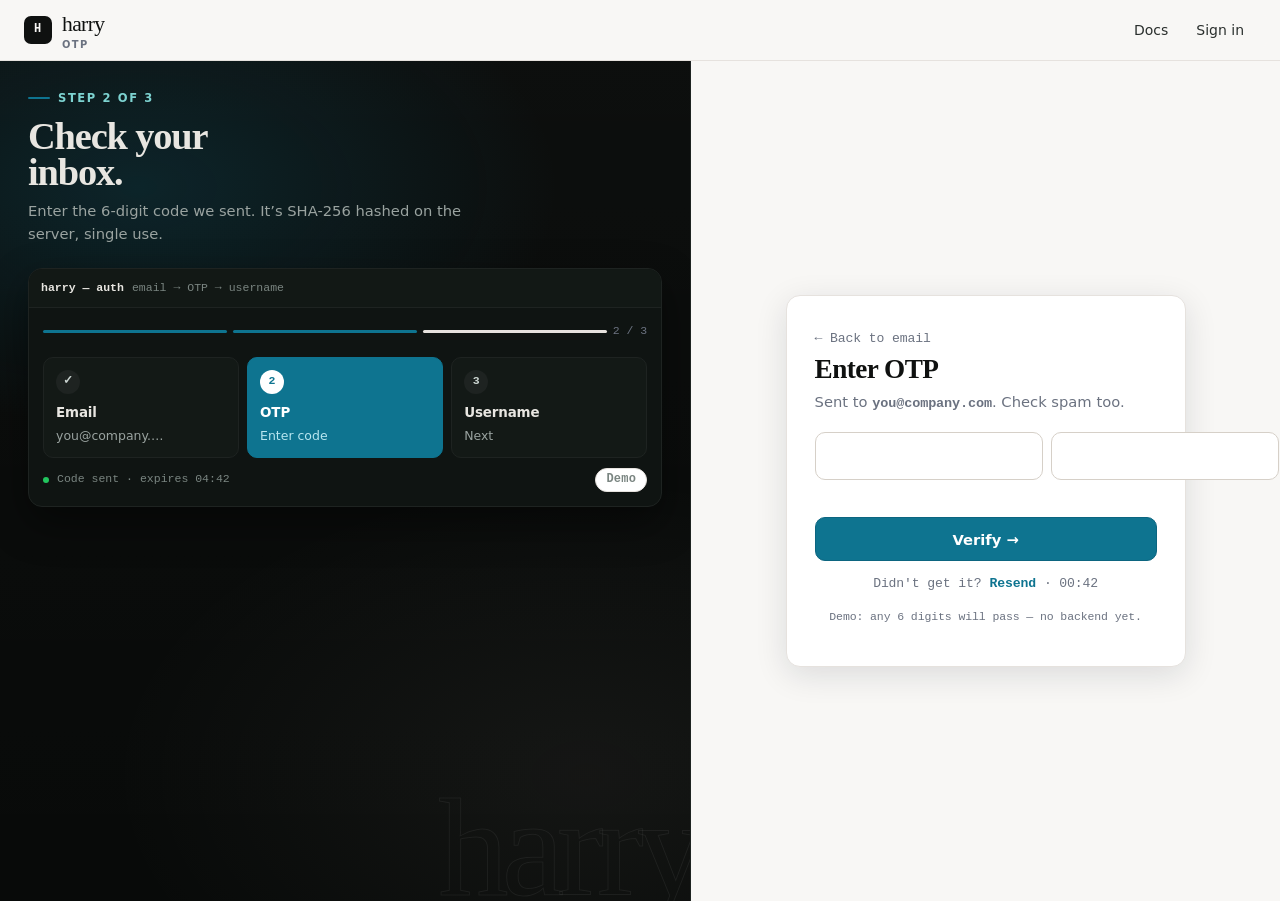
==== frontend/pages/auth/otp.html @ 88a87ebe "designed frontend" ====
<!doctype html>
<html lang="en">
<head>
  <meta charset="utf-8" />
  <meta name="viewport" content="width=device-width,initial-scale=1" />
  <title>harry — Enter OTP</title>
  <link rel="stylesheet" href="../../css/tokens.css" />
  <link rel="stylesheet" href="../../css/base.css" />
  <link rel="stylesheet" href="auth.css" />
</head>
<body>
  <header class="header">
    <div class="shell header__inner">
      <a class="brand" href="../../index.html"><span class="brand__mark">H</span><span class="brand__text">harry <small>OTP</small></span></a>
      <nav class="nav" id="site-nav"><a href="../../docs.html">Docs</a><a href="../../auth.html">Sign in</a></nav>
      <button class="header__menu-btn" id="menu-btn" aria-label="Toggle menu" aria-expanded="false"><span></span></button>
    </div>
  </header>

  <div class="auth-shell">
    <div class="auth-visual" aria-hidden="true">
      <span class="auth-visual__eyebrow">step 2 of 3</span>
      <h2>Check your<br/>inbox.</h2>
      <p>Enter the 6-digit code we sent. It’s SHA-256 hashed on the server, single use.</p>
      <div class="auth-flow">
        <div class="auth-flow__bar"><strong>harry — auth</strong><span>email → OTP → username</span></div>
        <div class="auth-flow__body">
          <div class="auth-progress"><i class="on"></i><i class="on"></i><i></i><span>2 / 3</span></div>
          <div class="auth-steps">
            <div class="step-mini"><div class="step-mini__num">✓</div><h4>Email</h4><p class="mute" id="email-done">you@…</p></div>
            <div class="step-mini is-active"><div class="step-mini__num">2</div><h4>OTP</h4><p class="mute">Enter code</p></div>
            <div class="step-mini"><div class="step-mini__num">3</div><h4>Username</h4><p class="mute">Next</p></div>
          </div>
          <div style="margin-top:10px;display:flex;gap:8px;align-items:center;font-family:var(--font-mono);font-size:.72rem;color:#7a8581"><span class="badge__dot" style="background:#22c55e"></span> Code sent · expires 04:42 <span style="margin-left:auto" class="badge" style="background:#0e7490;color:#fff;border-color:#0c6580;font-size:.68rem">Demo</span></div>
        </div>
      </div>
      <div class="auth-visual__ghost">harry</div>
    </div>

    <div class="auth-panel">
      <div class="auth-card">
        <a href="email.html" class="mono" style="font-size:.82rem;color:var(--color-mute);text-decoration:none">← Back to email</a>
        <h1 style="margin-top:8px">Enter OTP</h1>
        <p class="auth-card__sub">Sent to <strong class="mono" id="email-show">you@company.com</strong>. Check spam too.</p>

        <div class="auth-otp" style="margin-top:18px" aria-label="OTP">
          <input inputmode="numeric" maxlength="1" aria-label="digit 1" />
          <input inputmode="numeric" maxlength="1" aria-label="digit 2" />
          <input inputmode="numeric" maxlength="1" aria-label="digit 3" />
          <input inputmode="numeric" maxlength="1" aria-label="digit 4" />
          <input inputmode="numeric" maxlength="1" aria-label="digit 5" />
          <input inputmode="numeric" maxlength="1" aria-label="digit 6" />
        </div>
        <p id="err" class="mono" style="font-size:.78rem;color:var(--color-danger);min-height:1.2em;margin:8px 0 0"></p>

        <a class="auth-btn auth-btn--accent" href="username.html" id="btn-verify" style="margin-top:14px;text-decoration:none">Verify →</a>
        <div style="display:flex;gap:8px;justify-content:center;margin-top:12px">
          <span class="mono" style="font-size:.82rem;color:var(--color-mute)">Didn't get it?</span>
          <a href="#" class="mono" style="font-size:.82rem;color:var(--color-accent);text-decoration:none;font-weight:600" onclick="event.preventDefault();document.getElementById('err').textContent='Demo: code resent (no real sending).';">Resend</a>
          <span class="mono" style="font-size:.82rem;color:var(--color-mute)">· 00:42</span>
        </div>
        <p class="mono" style="font-size:.72rem;color:var(--color-mute);text-align:center;margin-top:14px">Demo: any 6 digits will pass — no backend yet.</p>
      </div>
    </div>
  </div>

  <script>
    const email=localStorage.getItem('harry_pending_email')||'you@company.com';
    document.getElementById('email-show').textContent=email;
    const ed=document.getElementById('email-done'); if(ed) ed.textContent=email.slice(0,12)+'…';
    const inputs=[...document.querySelectorAll('.auth-otp input')];
    inputs.forEach((inp,i)=>{
      inp.addEventListener('input',()=>{
        inp.value=inp.value.replace(/\D/g,'').slice(0,1);
        if(inp.value && i<5) inputs[i+1].focus();
      });
      inp.addEventListener('keydown',e=>{
        if(e.key==='Backspace' && !inp.value && i>0) inputs[i-1].focus();
      });
    });
    document.getElementById('btn-verify').addEventListener('click',e=>{
      const code=inputs.map(i=>i.value).join('');
      if(code.length<6){e.preventDefault();document.getElementById('err').textContent='Enter 6 digits.';}
      else localStorage.setItem('harry_pending_otp', code);
    });
    const hb=document.getElementById('menu-btn'),nv=document.getElementById('site-nav');if(hb&&nv){hb.addEventListener('click',()=>{const o=nv.classList.toggle('is-open');hb.classList.toggle('is-open',o);hb.setAttribute('aria-expanded',String(o));});}
  </script>
</body>
</html>
---- frontend/css/tokens.css ----
:root {
  --color-bg: #f8f7f5;
  --color-bg-soft: #edeae6;
  --color-fg: #0f1110;
  --color-fg-soft: #2a2f2d;
  --color-mute: #6b7280;
  --color-mute-2: #9aa0ab;
  --color-line: #e6e2de;
  --color-line-strong: #d6d0c8;
  --color-surface: #ffffff;
  --color-surface-2: #fbfaf9;
  --color-accent: #0e7490;
  --color-accent-2: #0c6580;
  --color-accent-soft: #e0f2f7;
  --color-accent-line: #b8dde8;
  --color-success: #0f7a4a;
  --color-success-soft: #dcfce7;
  --color-warning: #a16207;
  --color-danger: #991b1b;
  --color-danger-soft: #fee2e2;
  --radius: 10px;
  --radius-sm: 7px;
  --radius-xs: 6px;
  --space-1: 4px;
  --space-2: 8px;
  --space-3: 16px;
  --space-4: 24px;
  --space-5: 32px;
  --space-6: 48px;
  --space-7: 72px;
  --space-8: 96px;
  --content-max: 1280px;
  --content-narrow: 760px;
  --font-display: "Instrument Serif", Georgia, serif;
  --font-body: "Inter", system-ui, -apple-system, BlinkMacSystemFont, sans-serif;
  --font-mono: "JetBrains Mono", ui-monospace, SFMono-Regular, Menlo, monospace;
  --text-xs: 0.78rem;
  --text-sm: 0.875rem;
  --text-base: 1rem;
  --text-lg: 1.125rem;
  --text-xl: 1.375rem;
  --text-2xl: 1.75rem;
  --text-3xl: 2.125rem;
  --text-hero: clamp(2.4rem, 5.2vw, 4rem);
  --shadow-card: 0 1px 2px rgba(16,24,40,.06), 0 4px 16px rgba(16,24,40,.04);
  --shadow-float: 0 8px 32px rgba(16,24,40,.12);
  --ease: cubic-bezier(.16,1,.3,1);
}

* { box-sizing: border-box; }
html { scroll-behavior: smooth; }
body {
  margin: 0;
  font-family: var(--font-body);
  background: var(--color-bg);
  color: var(--color-fg);
  line-height: 1.6;
  -webkit-font-smoothing: antialiased;
  text-rendering: optimizeLegibility;
}
a { color: inherit; }
.mono { font-family: var(--font-mono); font-size: 0.92em; letter-spacing: -0.01em; }
.mute { color: var(--color-mute); }
.sr-only { position:absolute; width:1px; height:1px; padding:0; margin:-1px; overflow:hidden; clip:rect(0,0,0,0); white-space:nowrap; border:0; }

::selection { background: var(--color-accent-soft); }
:focus-visible { outline: 2px solid var(--color-accent); outline-offset: 2px; }
@media (prefers-reduced-motion: reduce) {
  *, *::before, *::after { animation-duration: .01ms !important; transition-duration: .01ms !important; }
}
---- frontend/css/base.css ----
/* shell & header */
.shell { max-width: var(--content-max); margin: 0 auto; padding: 0 var(--space-3); }
@media(min-width: 1280px){ .shell{ padding:0 var(--space-4);} }
.header {
  position: sticky; top: 0; z-index: 40;
  background: rgba(248,247,245,.86);
  backdrop-filter: blur(10px) saturate(1.1);
  border-bottom: 1px solid var(--color-line);
}
.header__inner { display:flex; align-items:center; justify-content:space-between; height:60px; gap: var(--space-3); }
.brand { font-family: var(--font-display); font-size: 1.35rem; letter-spacing:-.03em; text-decoration:none; display:flex; align-items:center; gap:10px; }
.brand__mark {
  width:28px; height:28px; border-radius:7px; background: var(--color-fg); color: var(--color-bg);
  display:grid; place-items:center; font-family: var(--font-mono); font-size:.75rem; font-weight:700; letter-spacing:.06em;
}
.brand__text small{ display:block; font-family:var(--font-body); font-size:.62rem; letter-spacing:.14em; text-transform:uppercase; color:var(--color-mute); margin-top:-4px; font-weight:600; }
.nav { display:flex; gap:4px; align-items:center; }
.nav a {
  font-size: .875rem; font-weight:500; text-decoration:none; padding:7px 12px; border-radius: 8px;
  color: var(--color-fg-soft); transition: background .18s var(--ease), color .18s var(--ease);
}
.nav a:hover{ background: var(--color-surface); color: var(--color-fg); }
.nav a[aria-current="page"]{ background: var(--color-fg); color: var(--color-bg); }
.nav__cta{ background: var(--color-accent) !important; color:#fff !important; border:1px solid var(--color-accent-2); text-decoration:none; }
.nav__cta:hover{ background: var(--color-accent-2) !important; }
.header__menu-btn{
  display:none; width:40px; height:40px; border:1px solid var(--color-line); background:var(--color-surface); border-radius:8px;
  align-items:center; justify-content:center; cursor:pointer; flex-shrink:0;
}
.header__menu-btn span, .header__menu-btn span::before, .header__menu-btn span::after{
  display:block; width:18px; height:2px; background: var(--color-fg); border-radius:999px; content:""; transition: transform .2s var(--ease), opacity .2s var(--ease);
}
.header__menu-btn span::before{ transform: translateY(-6px); }
.header__menu-btn span::after{ transform: translateY(4px); }
.header__menu-btn.is-open span{ background: transparent; }
.header__menu-btn.is-open span::before{ transform: translateY(2px) rotate(45deg); }
.header__menu-btn.is-open span::after{ transform: translateY(0) rotate(-45deg); }
@media(max-width: 900px){
  .header__menu-btn{ display:inline-flex; }
  .nav{
    position: fixed; inset: 60px 0 auto 0; background: var(--color-surface);
    border-bottom:1px solid var(--color-line); box-shadow: var(--shadow-float);
    flex-direction:column; align-items:stretch; padding: 12px; gap:4px;
    display:none; z-index:39;
  }
  .nav.is-open{ display:flex; }
  .nav a{ padding:12px 14px; font-size:.95rem; }
}

/* layout */
.layout { display:grid; grid-template-columns: 240px 1fr; gap: var(--space-4); padding: var(--space-5) 0; }
@media(max-width: 960px){ .layout{ grid-template-columns:1fr; } .side{ display:none; } .header__menu-btn{ display:grid; place-items:center; } }
.side {
  position:sticky; top:76px; align-self:start;
  border:1px solid var(--color-line); background:var(--color-surface); border-radius:var(--radius); padding: var(--space-3);
  box-shadow: var(--shadow-card);
}
.side h3{ margin:0 0 var(--space-2); font-size:.72rem; letter-spacing:.1em; text-transform:uppercase; color:var(--color-mute); font-weight:700; }
.side a{ display:flex; align-items:center; gap:8px; padding:8px 10px; border-radius:8px; text-decoration:none; font-size:.9rem; color:var(--color-fg-soft); }
.side a:hover{ background:var(--color-bg); color:var(--color-fg); }
.side a.is-active{ background:var(--color-fg); color:var(--color-bg); }

/* primitives */
.card { border:1px solid var(--color-line); background:var(--color-surface); border-radius:var(--radius); padding:var(--space-4); box-shadow: var(--shadow-card); }
.card--muted{ background: var(--color-surface-2); }
.grid{ display:grid; gap: var(--space-3); }
.grid--2{ grid-template-columns: repeat(2,1fr); }
.grid--3{ grid-template-columns: repeat(3,1fr); }
@media(max-width:780px){ .grid--2,.grid--3{ grid-template-columns:1fr; } }

.btn, a.btn{
  appearance:none; inline-size: fit-content; height:38px; padding:0 16px; border-radius:8px;
  border:1px solid var(--color-fg); background:var(--color-fg); color:var(--color-bg);
  font-weight:600; font-size:.9rem; cursor:pointer; display:inline-flex; align-items:center; gap:8px;
  transition: transform .14s var(--ease), background .14s var(--ease), border-color .14s var(--ease), box-shadow .14s var(--ease);
  text-decoration:none; line-height:1;
}
.btn:hover{ transform: translateY(-1px); box-shadow: 0 4px 14px rgba(0,0,0,.11); }
.btn:active{ transform: translateY(0); }
.btn--ghost{ background:transparent; color:var(--color-fg); border-color:var(--color-line-strong); }
.btn--ghost:hover{ background:var(--color-surface); border-color:var(--color-line-strong); box-shadow:none; }
.btn--accent{ background:var(--color-accent); border-color:var(--color-accent-2); color:#fff; }
.btn--accent:hover{ background:var(--color-accent-2); }
.btn:focus-visible{ outline:2px solid var(--color-accent); outline-offset:2px; }
.btn:disabled{ opacity:.5; pointer-events:none; }

.input,.select,.textarea{
  width:100%; height:40px; padding:0 12px; border:1px solid var(--color-line-strong); border-radius:8px;
  background:var(--color-surface); font:inherit; font-size:.92rem; transition: border-color .15s var(--ease), box-shadow .15s var(--ease);
}
.input:focus,.select:focus,.textarea:focus{ outline:none; border-color:var(--color-accent); box-shadow: 0 0 0 3px var(--color-accent-soft); }
.textarea{ height:96px; padding:10px 12px; resize:vertical; }
.input--error{ border-color: var(--color-danger); box-shadow: 0 0 0 3px var(--color-danger-soft); }

.table{ width:100%; border-collapse:collapse; font-size:.9rem; }
.table th{ text-align:left; font-weight:600; color:var(--color-mute); border-bottom:1px solid var(--color-line); padding:11px 10px; font-size:.78rem; letter-spacing:.06em; text-transform:uppercase; }
.table td{ border-bottom:1px solid var(--color-line); padding:12px 10px; }
.table tr:last-child td{ border-bottom:0; }

.badge{
  display:inline-flex; align-items:center; gap:6px; height:24px; padding:0 10px; border-radius:999px;
  border:1px solid var(--color-line); font-size:.75rem; font-weight:600; letter-spacing:.02em; background:var(--color-surface);
}
.badge--live{ border-color: var(--color-success); color: var(--color-success); background: var(--color-success-soft); }
.badge--accent{ background: var(--color-accent); color:#fff; border-color: var(--color-accent-2); }
.badge__dot{ width:6px; height:6px; border-radius:50%; background: currentColor; animation: pulseDot 1.6s ease infinite; }
@keyframes pulseDot{ 0%,100%{ opacity:1; } 50%{ opacity:.45; } }

.kbd{ font-family:var(--font-mono); font-size:.75rem; border:1px solid var(--color-line); border-bottom-width:2px; padding:2px 6px; border-radius:5px; background:var(--color-surface); }

.hero{ padding: var(--space-7) 0 var(--space-5); }
.hero h1{ font-family:var(--font-display); font-size: var(--text-hero); line-height:.92; letter-spacing:-.04em; margin:0; }
.hero p{ max-width:62ch; color:var(--color-mute); margin: var(--space-3) 0 0; font-size: var(--text-lg); line-height:1.55; }

.eyebrow{ display:inline-flex; align-items:center; gap:8px; font-size:.72rem; letter-spacing:.12em; text-transform:uppercase; font-weight:700; color:var(--color-accent); }
.eyebrow::before{ content:""; width:22px; height:2px; background:var(--color-accent); border-radius:999px; }

/* footer */
.footer{ border-top:1px solid var(--color-line); padding: var(--space-5) 0; margin-top: var(--space-6); color:var(--color-mute); font-size:.875rem; }
.footer__grid{ display:flex; justify-content:space-between; gap: var(--space-4); flex-wrap:wrap; }
.footer a{ color:var(--color-fg-soft); text-decoration:none; }
.footer a:hover{ color:var(--color-fg); text-decoration:none; }

/* responsive globals */
@media(max-width: 640px){
  .shell{ padding:0 14px; }
  .header__inner{ height:56px; }
  .card{ padding:16px; }
  .hero{ padding: var(--space-5) 0 var(--space-4); }
  .hero h1{ font-size: clamp(1.9rem, 8vw, 2.6rem); }
  .code-window__body{ font-size:.78rem; }
  .footer__grid{ flex-direction:column; }
}

/* skeleton / empty */
.skeleton{ background: linear-gradient(90deg, var(--color-bg-soft) 25%, var(--color-line) 37%, var(--color-bg-soft) 63%); background-size:400% 100%; animation: shimmer 1.4s ease infinite; border-radius:8px; height:14px; }
@keyframes shimmer{ 0%{ background-position:100% 0; } 100%{ background-position:-100% 0; } }
.empty{ text-align:center; padding: var(--space-5) var(--space-3); color:var(--color-mute); }
.empty__icon{ width:44px; height:44px; border-radius:10px; background:var(--color-bg-soft); display:grid; place-items:center; margin:0 auto var(--space-2); border:1px solid var(--color-line); }

/* code window */
.code-window{ border:1px solid var(--color-line); border-radius:12px; overflow:hidden; background: #0f1412; color:#e6e8e6; box-shadow: var(--shadow-float); }
.code-window__bar{ display:flex; align-items:center; gap:8px; padding:10px 14px; background: #171d1a; border-bottom:1px solid #232a26; }
.code-window__dot{ width:10px; height:10px; border-radius:50%; }
.code-window__body{ padding:16px 18px; font-family:var(--font-mono); font-size:.84rem; line-height:1.7; overflow:auto; }
.code-window__body pre{ margin:0; white-space:pre-wrap; }
.token-kw{ color:#7dd3d1; } .token-str{ color:#d8b97a; } .token-cmt{ color:#6b7a74; }
.typewriter{ border-right:2px solid var(--color-accent); animation: blink .9s step-end infinite; }
@keyframes blink{ 50%{ border-color: transparent; } }
---- frontend/pages/auth/auth.css ----
/* auth — company standard split */
.auth-shell{
  min-height: calc(100vh - 60px);
  display:grid;
  grid-template-columns: 1.08fr .92fr;
  background: var(--color-bg);
}
@media(max-width: 900px){ .auth-shell{ grid-template-columns: 1fr; } }

/* left visual */
.auth-visual{
  position:relative;
  background:#080a09;
  color:#e8e6e1;
  overflow:hidden;
  border-right:1px solid #1e2321;
  display:flex;
  flex-direction:column;
  padding: 28px;
}
@media(max-width:900px){ .auth-visual{ min-height: 380px; padding:20px; } }
.auth-visual::before{
  content:"";
  position:absolute; inset:0;
  background:
    radial-gradient(700px 400px at 20% 15%, rgba(14,116,144,.22) 0%, transparent 60%),
    radial-gradient(800px 500px at 85% 85%, rgba(244,235,220,.05) 0%, transparent 60%),
    linear-gradient(180deg, rgba(255,255,255,.02) 0%, transparent 100%);
  pointer-events:none;
}
.auth-visual > *{ position:relative; }
.auth-visual__eyebrow{
  display:inline-flex; align-items:center; gap:8px;
  font-size:.72rem; letter-spacing:.14em; text-transform:uppercase; font-weight:700; color:#7dd3d1;
}
.auth-visual__eyebrow::before{ content:""; width:22px; height:2px; background:#0e7490; border-radius:999px; }
.auth-visual h2{
  margin:12px 0 0;
  font-family:var(--font-display);
  font-size: clamp(1.8rem, 3vw, 2.5rem);
  line-height:.92;
  letter-spacing:-.03em;
}
.auth-visual p{ margin:10px 0 0; color:#9aa3a0; font-size:.92rem; line-height:1.55; max-width: 48ch; }

/* mini flow card inside visual */
.auth-flow{
  margin-top: 22px;
  background:#0f1412;
  border:1px solid #1e2321;
  border-radius:14px;
  overflow:hidden;
  box-shadow: 0 16px 40px rgba(0,0,0,.45);
}
.auth-flow__bar{
  display:flex; align-items:center; gap:8px;
  padding:10px 12px; background:#121815; border-bottom:1px solid #1e2321;
  font-family:var(--font-mono); font-size:.72rem; color:#7a8581;
}
.auth-flow__bar strong{ color:#e8e6e1; }
.auth-flow__body{ padding:14px; }
.auth-steps{
  display:grid; grid-template-columns: 1fr 1fr 1fr;
  gap:8px; margin-top:10px;
}
@media(max-width:520px){ .auth-steps{ grid-template-columns:1fr; } }
.step-mini{
  background:#131916; border:1px solid #1e2321; border-radius:10px; padding:12px; position:relative;
}
.step-mini.is-active{ border-color: var(--color-accent); background: #0e7490; color:#fff; }
.step-mini.is-active .mute{ color:#b8e6f0; }
.step-mini__num{
  width:24px; height:24px; border-radius:50%; display:grid; place-items:center;
  font-family:var(--font-mono); font-size:.72rem; font-weight:700;
  background:#1e2321; color:#cbd5d1; margin-bottom:8px;
}
.step-mini.is-active .step-mini__num{ background:#fff; color:#0e7490; }
.step-mini h4{ margin:0; font-size:.84rem; letter-spacing:-.01em; }
.step-mini p{ margin:4px 0 0; font-size:.78rem; line-height:1.4; }

.auth-visual__footer{
  margin-top:auto; padding-top:18px;
  display:flex; gap:10px; flex-wrap:wrap; align-items:center;
  font-family:var(--font-mono); font-size:.72rem; color:#7a8581;
}
.auth-visual__ghost{
  position:absolute; right:-10px; bottom:-18px;
  font-family:var(--font-display); font-size: clamp(5rem, 11vw, 9rem);
  line-height:1; letter-spacing:-.05em; color: transparent;
  -webkit-text-stroke:1px rgba(255,255,255,.06);
  pointer-events:none; user-select:none; text-transform:lowercase;
}

/* right panel */
.auth-panel{
  display:flex; align-items:center; justify-content:center;
  padding: 28px 20px;
  background: var(--color-bg);
}
.auth-card{
  width:100%; max-width: 400px;
  background: var(--color-surface);
  border:1px solid var(--color-line);
  border-radius:14px;
  padding:28px;
  box-shadow: var(--shadow-float);
}
.auth-card h1{
  margin:0; font-family:var(--font-display); letter-spacing:-.02em;
  font-size:1.7rem; line-height:.95;
}
.auth-card__sub{ margin:8px 0 0; color:var(--color-mute); font-size:.92rem; line-height:1.5; }
.auth-btn{
  width:100%; height:44px; border-radius:10px; border:1px solid var(--color-line-strong);
  background: var(--color-surface); color:var(--color-fg);
  font-weight:600; font-size:.92rem; cursor:pointer;
  display:flex; align-items:center; justify-content:center; gap:10px;
  text-decoration:none; transition: background .15s var(--ease), border-color .15s var(--ease), transform .14s var(--ease);
}
.auth-btn:hover{ background: var(--color-bg); border-color: var(--color-line-strong); transform: translateY(-1px); }
.auth-btn--google{ background:#fff; }
.auth-btn--google:hover{ background:#fafaf9; }
.auth-btn--email{ background: var(--color-fg); color: var(--color-bg); border-color: var(--color-fg); }
.auth-btn--email:hover{ background:#1a1d1c; }
.auth-btn--accent{ background: var(--color-accent); color:#fff; border-color:var(--color-accent-2); }
.auth-btn--accent:hover{ background:var(--color-accent-2); }
.auth-btn svg, .auth-btn img{ width:18px; height:18px; flex-shrink:0; }
.auth-divider{
  display:flex; align-items:center; gap:12px; margin:14px 0;
  font-family:var(--font-mono); font-size:.72rem; letter-spacing:.08em; text-transform:uppercase; color:var(--color-mute);
}
.auth-divider::before, .auth-divider::after{ content:""; flex:1; height:1px; background: var(--color-line); }
.auth-field{ display:grid; gap:6px; margin-top:14px; }
.auth-field label{ font-weight:600; font-size:.88rem; }
.auth-otp{
  display:grid; grid-template-columns: repeat(6,1fr); gap:8px; margin-top:10px;
}
.auth-otp input{
  height:48px; text-align:center; font-family:var(--font-mono); font-size:1.15rem; font-weight:700;
  border:1px solid var(--color-line-strong); border-radius:10px; background: var(--color-surface);
}
.auth-otp input:focus{ outline:none; border-color:var(--color-accent); box-shadow:0 0 0 3px var(--color-accent-soft); }
.auth-hint{ font-size:.82rem; color:var(--color-mute); margin:8px 0 0; }
.auth-progress{
  display:flex; gap:6px; align-items:center; margin-bottom:16px;
}
.auth-progress i{ flex:1; height:3px; border-radius:999px; background: var(--color-line); }
.auth-progress i.on{ background: var(--color-accent); }
.auth-progress span{ font-family:var(--font-mono); font-size:.72rem; color:var(--color-mute); }
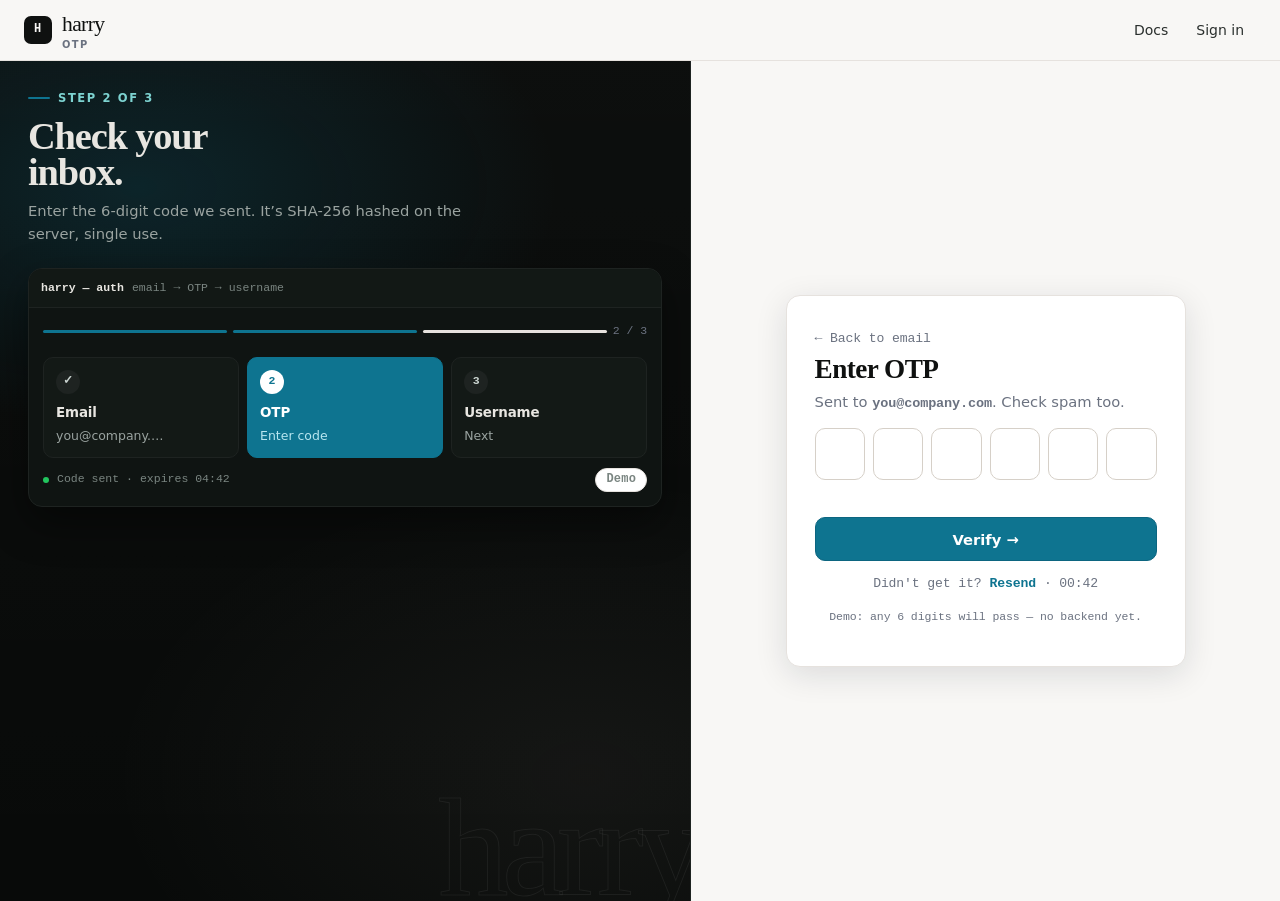
==== commit 488e6309: "fixed page responsivess" ====
--- a/frontend/pages/auth/otp.html
+++ b/frontend/pages/auth/otp.html
@@ -43,8 +43,8 @@
         <h1 style="margin-top:8px">Enter OTP</h1>
         <p class="auth-card__sub">Sent to <strong class="mono" id="email-show">you@company.com</strong>. Check spam too.</p>
 
-        <div class="auth-otp" style="margin-top:18px" aria-label="OTP">
-          <input inputmode="numeric" maxlength="1" aria-label="digit 1" />
+        <div class="auth-otp" aria-label="One-time code">
+          <input inputmode="numeric" maxlength="1" aria-label="digit 1" autocomplete="one-time-code" />
           <input inputmode="numeric" maxlength="1" aria-label="digit 2" />
           <input inputmode="numeric" maxlength="1" aria-label="digit 3" />
           <input inputmode="numeric" maxlength="1" aria-label="digit 4" />
@@ -76,7 +76,22 @@
       });
       inp.addEventListener('keydown',e=>{
         if(e.key==='Backspace' && !inp.value && i>0) inputs[i-1].focus();
+        if(e.key==='ArrowLeft' && i>0) inputs[i-1].focus();
+        if(e.key==='ArrowRight' && i<5) inputs[i+1].focus();
       });
+      inp.addEventListener('paste',e=>{
+        e.preventDefault();
+        const data=(e.clipboardData||window.clipboardData).getData('text').replace(/\D/g,'').slice(0,6);
+        data.split('').forEach((ch,idx)=>{ if(inputs[idx]) inputs[idx].value=ch; });
+        const next = Math.min(data.length,5);
+        inputs[next]?.focus();
+      });
+    });
+    // global paste for desktop
+    document.addEventListener('paste',e=>{
+      if(document.activeElement && document.activeElement.tagName==='INPUT') return;
+      const data=(e.clipboardData||window.clipboardData).getData('text').replace(/\D/g,'').slice(0,6);
+      if(data.length>=6){ e.preventDefault(); data.split('').forEach((ch,idx)=>{ if(inputs[idx]) inputs[idx].value=ch; }); inputs[5].focus(); }
     });
     document.getElementById('btn-verify').addEventListener('click',e=>{
       const code=inputs.map(i=>i.value).join('');
--- a/frontend/css/base.css
+++ b/frontend/css/base.css
@@ -122,14 +122,32 @@
 .footer a:hover{ color:var(--color-fg); text-decoration:none; }
 
 /* responsive globals */
+@media(max-width: 900px){
+  .code-window{ overflow-x:auto; }
+  .table{ min-width:520px; }
+  div[style*="overflow:auto"]{ -webkit-overflow-scrolling: touch; }
+}
 @media(max-width: 640px){
   .shell{ padding:0 14px; }
   .header__inner{ height:56px; }
   .card{ padding:16px; }
   .hero{ padding: var(--space-5) 0 var(--space-4); }
   .hero h1{ font-size: clamp(1.9rem, 8vw, 2.6rem); }
-  .code-window__body{ font-size:.78rem; }
+  .code-window__body{ font-size:.78rem; padding:12px 14px; }
   .footer__grid{ flex-direction:column; }
+  .grid{ gap:12px; }
+}
+@media(max-width: 480px){
+  .shell{ padding:0 12px; }
+  .btn{ height:34px; padding:0 12px; font-size:.84rem; }
+  .input{ height:38px; font-size:.88rem; }
+  .badge{ height:22px; padding:0 8px; font-size:.7rem; }
+  .table th,.table td{ padding:10px 8px; font-size:.84rem; }
+}
+@media(max-width: 380px){
+  .brand{ font-size:1.15rem; gap:8px; }
+  .brand__mark{ width:24px; height:24px; font-size:.68rem; }
+  .card{ padding:14px; border-radius:8px; }
 }
 
 /* skeleton / empty */
--- a/frontend/pages/auth/auth.css
+++ b/frontend/pages/auth/auth.css
@@ -133,11 +133,12 @@
 .auth-field{ display:grid; gap:6px; margin-top:14px; }
 .auth-field label{ font-weight:600; font-size:.88rem; }
 .auth-otp{
-  display:grid; grid-template-columns: repeat(6,1fr); gap:8px; margin-top:10px;
+  display:grid; grid-template-columns: repeat(6, minmax(0,1fr)); gap:8px; margin-top:14px; width:100%;
 }
 .auth-otp input{
-  height:48px; text-align:center; font-family:var(--font-mono); font-size:1.15rem; font-weight:700;
+  width:100%; height:52px; text-align:center; font-family:var(--font-mono); font-size:1.2rem; font-weight:700;
   border:1px solid var(--color-line-strong); border-radius:10px; background: var(--color-surface);
+  min-width:0;
 }
 .auth-otp input:focus{ outline:none; border-color:var(--color-accent); box-shadow:0 0 0 3px var(--color-accent-soft); }
 .auth-hint{ font-size:.82rem; color:var(--color-mute); margin:8px 0 0; }
@@ -147,3 +148,43 @@
 .auth-progress i{ flex:1; height:3px; border-radius:999px; background: var(--color-line); }
 .auth-progress i.on{ background: var(--color-accent); }
 .auth-progress span{ font-family:var(--font-mono); font-size:.72rem; color:var(--color-mute); }
+
+/* otp + auth responsive refinements */
+#email-show{ word-break: break-all; }
+@media(max-width: 1100px){
+  .auth-shell{ grid-template-columns: .9fr 1.1fr; }
+}
+@media(max-width: 900px){
+  .auth-shell{ grid-template-columns: 1fr; }
+  .auth-visual{ border-right:0; border-bottom:1px solid #1e2321; min-height:auto; padding:20px 16px 22px; }
+  .auth-panel{ padding: 20px 16px 28px; }
+  .auth-card{ max-width: 460px; }
+}
+@media(max-width: 640px){
+  .auth-card{ padding: 22px 16px; border-radius:12px; }
+  .auth-card h1{ font-size:1.4rem; }
+  .auth-visual h2{ font-size: clamp(1.5rem, 7vw, 1.9rem); }
+  .auth-visual p{ font-size:.88rem; }
+  .auth-flow__body{ padding:12px; }
+  .auth-steps{ gap:6px; }
+  .step-mini{ padding:10px; }
+  .auth-visual__ghost{ font-size: clamp(4rem, 18vw, 6rem); }
+}
+@media(max-width: 480px){
+  .auth-panel{ padding: 16px 12px 24px; }
+  .auth-card{ padding: 20px 14px; }
+  .auth-otp{ gap:6px; }
+  .auth-otp input{ height:48px; font-size:1.05rem; border-radius:8px; }
+  .auth-visual{ padding:16px 12px 18px; }
+  .auth-flow{ border-radius:10px; }
+  .auth-btn{ height:42px; font-size:.88rem; }
+}
+@media(max-width: 380px){
+  .auth-otp{ gap:5px; }
+  .auth-otp input{ height:44px; font-size:1rem; }
+  .auth-card h1{ font-size:1.35rem; }
+}
+@media(max-width: 340px){
+  .auth-otp{ gap:4px; }
+  .auth-otp input{ height:40px; font-size:.95rem; border-radius:7px; }
+}
